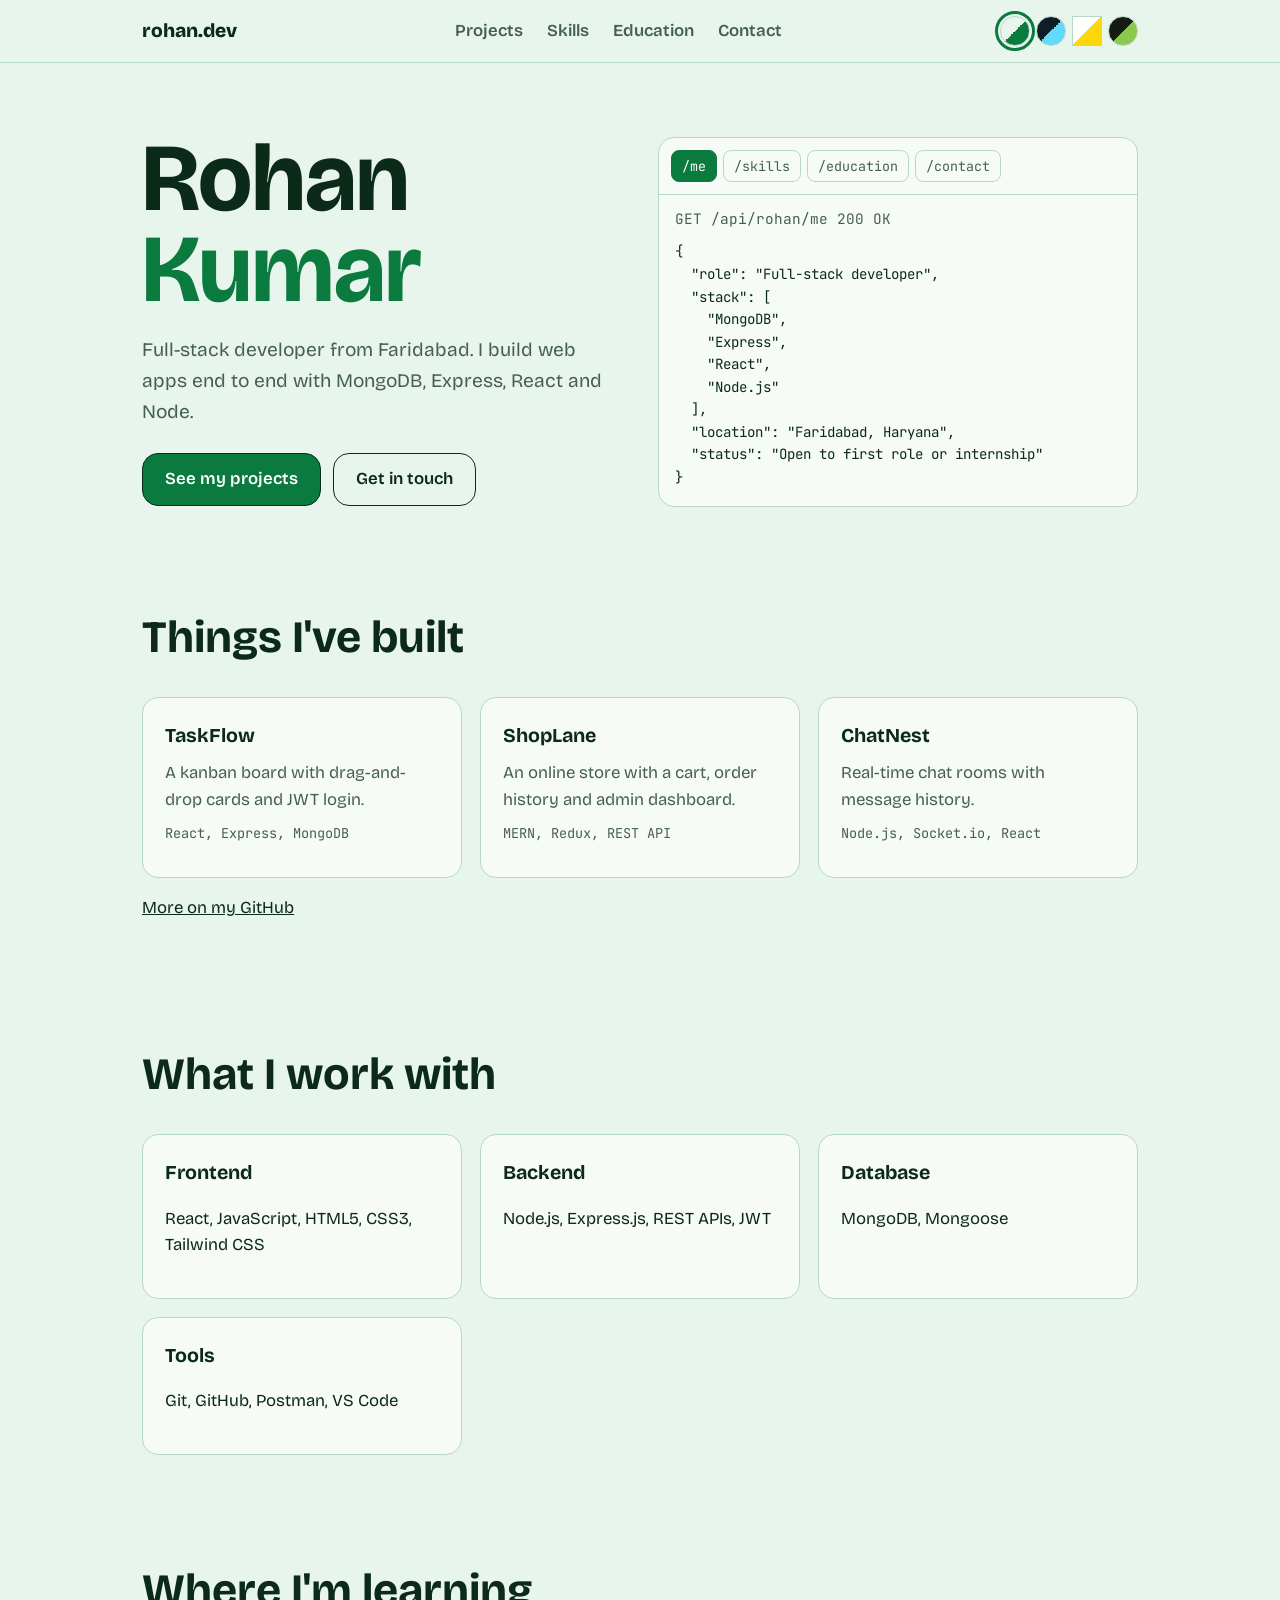
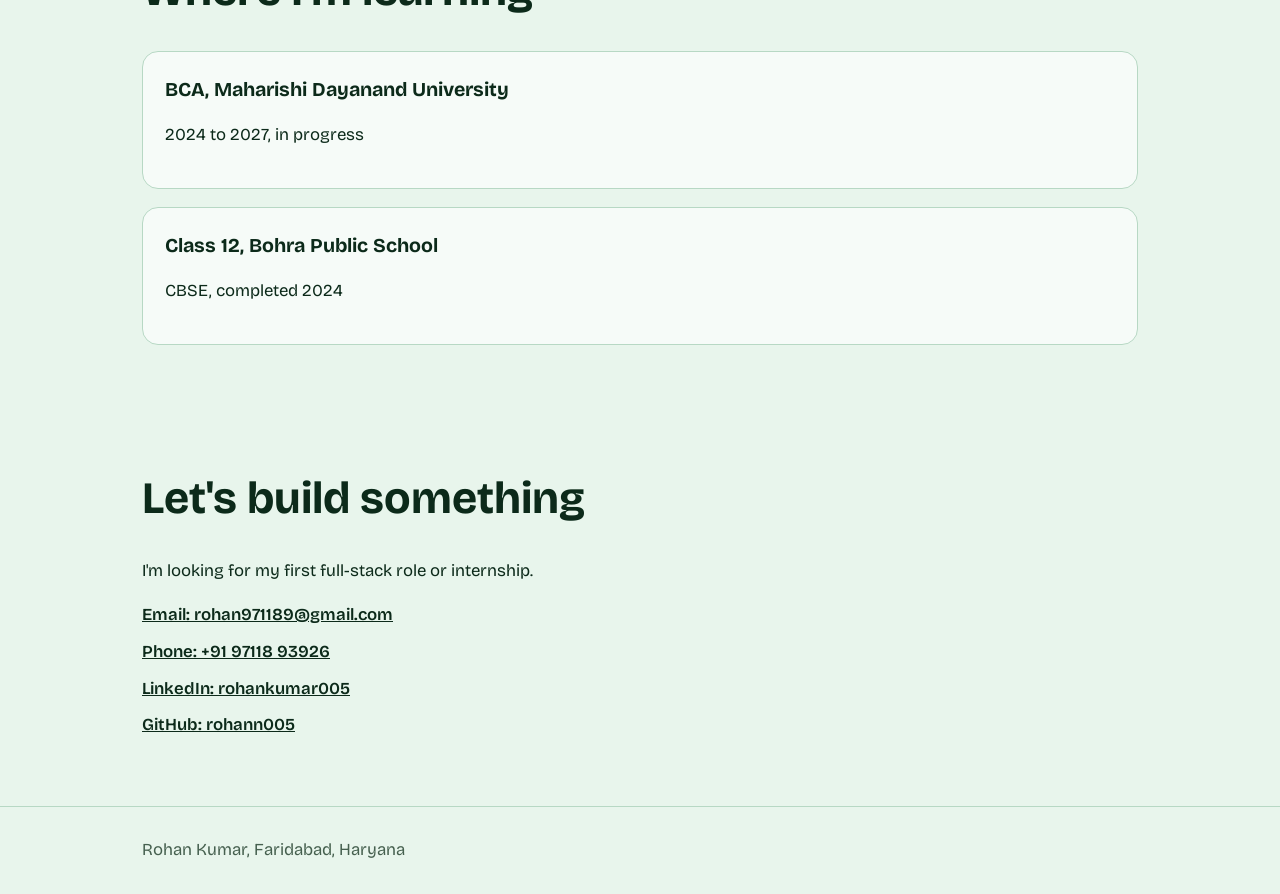
==== rohan-portfolio/rohan-portfolio/index.html @ c5b32ad9 "Creating personal portfolio website" ====
<!DOCTYPE html>
<html lang="en">
<head>
  <meta charset="utf-8">
  <meta name="viewport" content="width=device-width, initial-scale=1">
  <title>Rohan Kumar - Full-Stack Developer</title>

  <!-- Fonts from Google Fonts (needs internet) -->
  <link href="https://fonts.googleapis.com/css2?family=Bricolage+Grotesque:wght@400;600;800&family=JetBrains+Mono&display=swap" rel="stylesheet">

  <!-- All the styling lives in this file -->
  <link rel="stylesheet" href="style.css">
</head>
<body>

  <!-- ========== HEADER: logo, menu, theme buttons ========== -->
  <header>
    <div class="container header-inner">
      <a class="logo" href="#top">rohan.dev</a>

      <nav>
        <a href="#projects">Projects</a>
        <a href="#skills">Skills</a>
        <a href="#education">Education</a>
        <a href="#contact">Contact</a>
      </nav>

      <!-- Click a circle to change the theme. data-theme must match a theme name in style.css -->
      <div class="theme-buttons">
        <button data-theme="mongo"   class="swatch swatch-mongo"   title="Mongo theme"   aria-label="Mongo theme"></button>
        <button data-theme="react"   class="swatch swatch-react"   title="React theme"   aria-label="React theme"></button>
        <button data-theme="express" class="swatch swatch-express" title="Express theme" aria-label="Express theme"></button>
        <button data-theme="node"    class="swatch swatch-node"    title="Node theme"    aria-label="Node theme"></button>
      </div>
    </div>
  </header>

  <main id="top" class="container">

    <!-- ========== HERO: name + interactive profile box ========== -->
    <section class="hero">
      <div>
        <h1>Rohan <span class="last-name">Kumar</span></h1>
        <p class="intro">
          Full-stack developer from Faridabad. I build web apps end to end with
          MongoDB, Express, React and Node.
        </p>
        <a class="button" href="#projects">See my projects</a>
        <a class="button outline" href="#contact">Get in touch</a>
      </div>

      <!-- The box that shows profile data like an API response -->
      <div class="card api-box">
        <div class="api-tabs">
          <button data-endpoint="me">/me</button>
          <button data-endpoint="skills">/skills</button>
          <button data-endpoint="education">/education</button>
          <button data-endpoint="contact">/contact</button>
        </div>
        <p id="api-url"></p>
        <pre id="api-output"></pre>
      </div>
    </section>

    <!-- ========== PROJECTS ========== -->
    <section id="projects">
      <h2>Things I've built</h2>
      <div class="grid">

        <!-- Copy one <article> block to add another project -->
        <article class="card project">
          <h3>TaskFlow</h3>
          <p>A kanban board with drag-and-drop cards and JWT login.</p>
          <p class="tags">React, Express, MongoDB</p>
        </article>

        <article class="card project">
          <h3>ShopLane</h3>
          <p>An online store with a cart, order history and admin dashboard.</p>
          <p class="tags">MERN, Redux, REST API</p>
        </article>

        <article class="card project">
          <h3>ChatNest</h3>
          <p>Real-time chat rooms with message history.</p>
          <p class="tags">Node.js, Socket.io, React</p>
        </article>

      </div>
      <p><a href="https://github.com/rohann005" target="_blank">More on my GitHub</a></p>
    </section>

    <!-- ========== SKILLS ========== -->
    <section id="skills">
      <h2>What I work with</h2>
      <div class="grid">
        <div class="card"><h3>Frontend</h3><p>React, JavaScript, HTML5, CSS3, Tailwind CSS</p></div>
        <div class="card"><h3>Backend</h3><p>Node.js, Express.js, REST APIs, JWT</p></div>
        <div class="card"><h3>Database</h3><p>MongoDB, Mongoose</p></div>
        <div class="card"><h3>Tools</h3><p>Git, GitHub, Postman, VS Code</p></div>
      </div>
    </section>

    <!-- ========== EDUCATION ========== -->
    <section id="education">
      <h2>Where I'm learning</h2>
      <div class="card">
        <h3>BCA, Maharishi Dayanand University</h3>
        <p>2024 to 2027, in progress</p>
      </div>
      <div class="card">
        <h3>Class 12, Bohra Public School</h3>
        <p>CBSE, completed 2024</p>
      </div>
    </section>

    <!-- ========== CONTACT ========== -->
    <section id="contact">
      <h2>Let's build something</h2>
      <p>I'm looking for my first full-stack role or internship.</p>
      <ul class="contact-list">
        <li><a href="mailto:rohan971189@gmail.com">Email: rohan971189@gmail.com</a></li>
        <li><a href="tel:+919711893926">Phone: +91 97118 93926</a></li>
        <li><a href="https://www.linkedin.com/in/rohankumar005" target="_blank">LinkedIn: rohankumar005</a></li>
        <li><a href="https://github.com/rohann005" target="_blank">GitHub: rohann005</a></li>
      </ul>
    </section>

  </main>

  <footer>
    <div class="container">Rohan Kumar, Faridabad, Haryana</div>
  </footer>

  <!-- All the behaviour (themes + profile box) lives in this file -->
  <script src="script.js"></script>
</body>
</html>
---- rohan-portfolio/rohan-portfolio/style.css ----
/* =====================================================
   1. THEMES
   Each theme is just a set of colour variables.
   The page uses var(--name) everywhere, so changing
   the data-theme attribute on <html> changes everything.
   ===================================================== */

/* Default theme: Mongo (light green) */
:root {
  --bg: #e8f5ec;        /* page background */
  --card: #f6fbf8;      /* card background */
  --text: #0c2a1a;      /* main text */
  --muted: #46604f;     /* softer text */
  --accent: #0a7a3e;    /* buttons and highlights */
  --on-accent: #ffffff; /* text on top of accent */
  --line: #b7d8c4;      /* borders */
  --radius: 16px;       /* corner roundness */
  --border: 1px;        /* border thickness */
  --shadow: none;       /* card shadow */
}

/* React theme (dark cyan) */
:root[data-theme="react"] {
  --bg: #0d1e27;
  --card: #12303d;
  --text: #e4f6fc;
  --muted: #8db5c4;
  --accent: #61dafb;
  --on-accent: #06242e;
  --line: #1f4757;
}

/* Express theme (bold yellow, square corners, hard shadows) */
:root[data-theme="express"] {
  --bg: #ffffff;
  --card: #ffffff;
  --text: #111111;
  --muted: #444444;
  --accent: #ffd60a;
  --on-accent: #111111;
  --line: #111111;
  --radius: 0px;
  --border: 2px;
  --shadow: 5px 5px 0 #111111;
}

/* Node theme (dark green) */
:root[data-theme="node"] {
  --bg: #141b13;
  --card: #1d281b;
  --text: #eaf4e4;
  --muted: #9bb394;
  --accent: #8cc84b;
  --on-accent: #10190c;
  --line: #33452f;
}

/* =====================================================
   2. BASIC PAGE STYLES
   ===================================================== */
* {
  box-sizing: border-box;
}

html {
  scroll-behavior: smooth;
  scroll-padding-top: 80px; /* keeps headings visible under the sticky header */
}

body {
  margin: 0;
  background: var(--bg);
  color: var(--text);
  font-family: "Bricolage Grotesque", system-ui, sans-serif;
  font-size: 1.05rem;
  line-height: 1.6;
  transition: background 0.3s, color 0.3s;
}

a {
  color: inherit;
}

/* Visible outline when using the keyboard */
:focus-visible {
  outline: 3px solid var(--accent);
  outline-offset: 3px;
}

/* Keeps content centred and not too wide */
.container {
  max-width: 1040px;
  margin: 0 auto;
  padding: 0 22px;
}

section {
  padding: 50px 0;
}

h2 {
  font-size: clamp(1.9rem, 4vw, 2.8rem);
  margin: 0 0 24px;
}

h3 {
  margin: 0 0 8px;
}

/* =====================================================
   3. HEADER
   ===================================================== */
header {
  position: sticky;
  top: 0;
  background: var(--bg);
  border-bottom: var(--border) solid var(--line);
  z-index: 10;
}

.header-inner {
  display: flex;
  align-items: center;
  justify-content: space-between;
  height: 62px;
}

.logo {
  font-weight: 800;
  font-size: 1.2rem;
  text-decoration: none;
}

nav a {
  margin: 0 10px;
  color: var(--muted);
  text-decoration: none;
  font-weight: 600;
}

nav a:hover {
  color: var(--text);
}

/* Theme circles */
.theme-buttons {
  display: flex;
  gap: 6px;
}

.swatch {
  width: 30px;
  height: 30px;
  border-radius: 50%;
  border: 1px solid var(--line);
  cursor: pointer;
}

/* The currently selected theme gets an outline (class added by script.js) */
.swatch.active {
  outline: 3px solid var(--accent);
  outline-offset: 2px;
}

/* Each circle shows its theme's background + accent colour */
.swatch-mongo   { background: linear-gradient(135deg, #e8f5ec 50%, #0a7a3e 50%); }
.swatch-react   { background: linear-gradient(135deg, #0d1e27 50%, #61dafb 50%); }
.swatch-express { background: linear-gradient(135deg, #ffffff 50%, #ffd60a 50%); border-radius: 0; }
.swatch-node    { background: linear-gradient(135deg, #141b13 50%, #8cc84b 50%); }

/* =====================================================
   4. HERO
   ===================================================== */
.hero {
  display: grid;
  grid-template-columns: 1fr 1fr; /* two columns: text + profile box */
  gap: 36px;
  align-items: center;
  padding: 70px 0 40px;
}

h1 {
  font-size: clamp(3.2rem, 9vw, 6rem);
  line-height: 0.95;
  margin: 0 0 20px;
}

.last-name {
  display: block;
  color: var(--accent);
}

/* In the Express theme the accent (yellow) is too light for text, so use a highlight */
:root[data-theme="express"] .last-name {
  color: var(--text);
  background: var(--accent);
  display: inline-block;
  padding: 0 0.12em;
}

.intro {
  color: var(--muted);
  font-size: 1.2rem;
  max-width: 32rem;
}

/* =====================================================
   5. BUTTONS AND CARDS
   ===================================================== */
.button {
  display: inline-block;
  padding: 12px 22px;
  margin: 6px 8px 6px 0;
  background: var(--accent);
  color: var(--on-accent);
  border: var(--border) solid var(--text);
  border-radius: var(--radius);
  box-shadow: var(--shadow);
  font-weight: 600;
  text-decoration: none;
}

.button.outline {
  background: transparent;
  color: var(--text);
}

.card {
  background: var(--card);
  border: var(--border) solid var(--line);
  border-radius: var(--radius);
  box-shadow: var(--shadow);
  padding: 22px;
  margin-bottom: 18px;
}

/* Responsive grid: as many columns as fit */
.grid {
  display: grid;
  grid-template-columns: repeat(auto-fit, minmax(240px, 1fr));
  gap: 18px;
}

.grid .card {
  margin-bottom: 0;
}

.project p {
  margin: 0 0 10px;
  color: var(--muted);
}

.tags {
  font-family: "JetBrains Mono", monospace;
  font-size: 0.85rem;
}

/* =====================================================
   6. PROFILE BOX (the fake API response)
   ===================================================== */
.api-box {
  padding: 0;
  overflow: hidden;
  margin: 0;
}

.api-tabs {
  display: flex;
  flex-wrap: wrap;
  gap: 6px;
  padding: 12px;
  border-bottom: var(--border) solid var(--line);
}

.api-tabs button {
  font-family: "JetBrains Mono", monospace;
  padding: 6px 10px;
  background: transparent;
  color: var(--muted);
  border: var(--border) solid var(--line);
  border-radius: 8px;
  cursor: pointer;
}

/* The selected tab (class added by script.js) */
.api-tabs button.active {
  background: var(--accent);
  color: var(--on-accent);
  border-color: var(--accent);
}

#api-url {
  margin: 0;
  padding: 12px 16px 0;
  font-family: "JetBrains Mono", monospace;
  font-size: 0.9rem;
  color: var(--muted);
}

#api-output {
  margin: 0;
  padding: 10px 16px 18px;
  min-height: 250px;
  font-family: "JetBrains Mono", monospace;
  font-size: 0.88rem;
  white-space: pre-wrap;
}

/* =====================================================
   7. CONTACT + FOOTER
   ===================================================== */
.contact-list {
  list-style: none;
  padding: 0;
}

.contact-list li {
  margin-bottom: 10px;
}

.contact-list a {
  font-weight: 600;
}

footer {
  padding: 30px 0;
  color: var(--muted);
  border-top: var(--border) solid var(--line);
}

/* =====================================================
   8. SMALL SCREENS (phones)
   ===================================================== */
@media (max-width: 820px) {
  .hero {
    grid-template-columns: 1fr; /* stack into one column */
    padding-top: 40px;
  }

  nav {
    display: none; /* hide the menu to save space */
  }
}

/* Respect people who turn off animations in their system settings */
@media (prefers-reduced-motion: reduce) {
  * {
    transition: none !important;
    scroll-behavior: auto !important;
  }
}
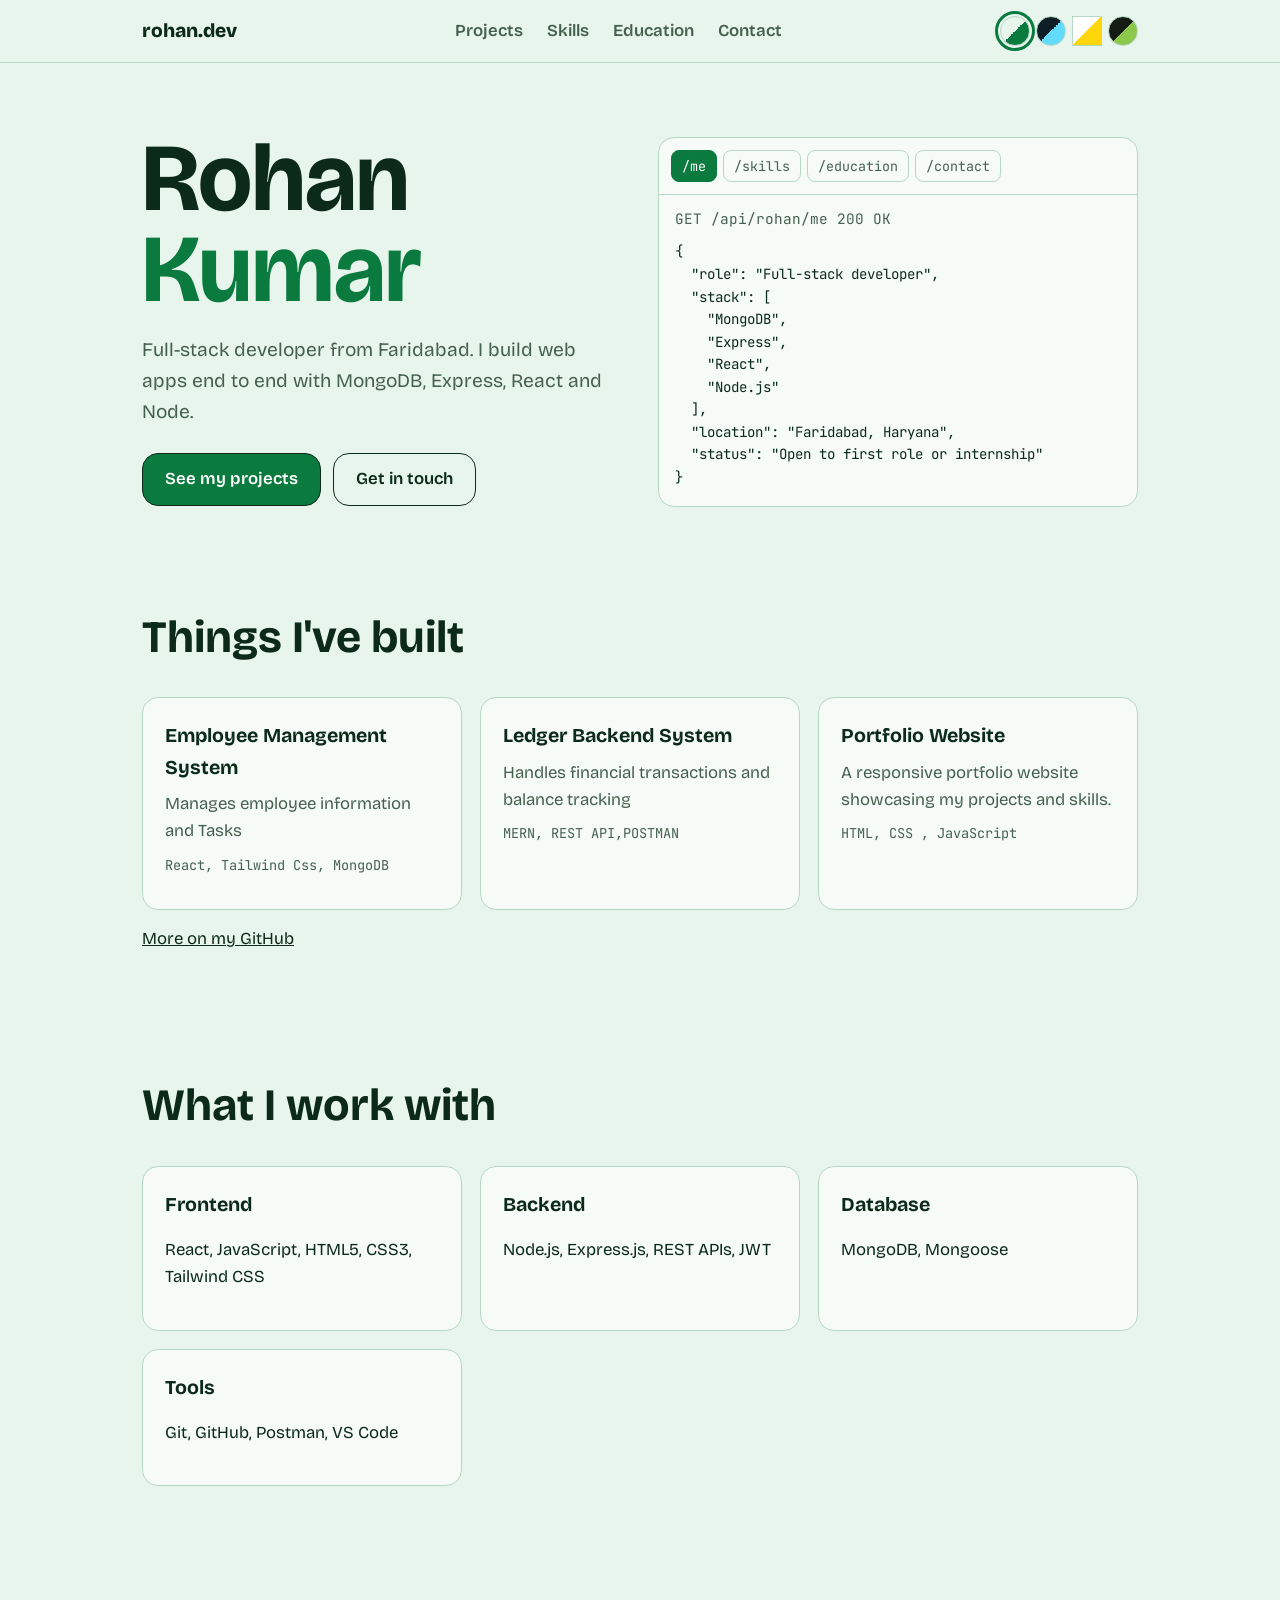
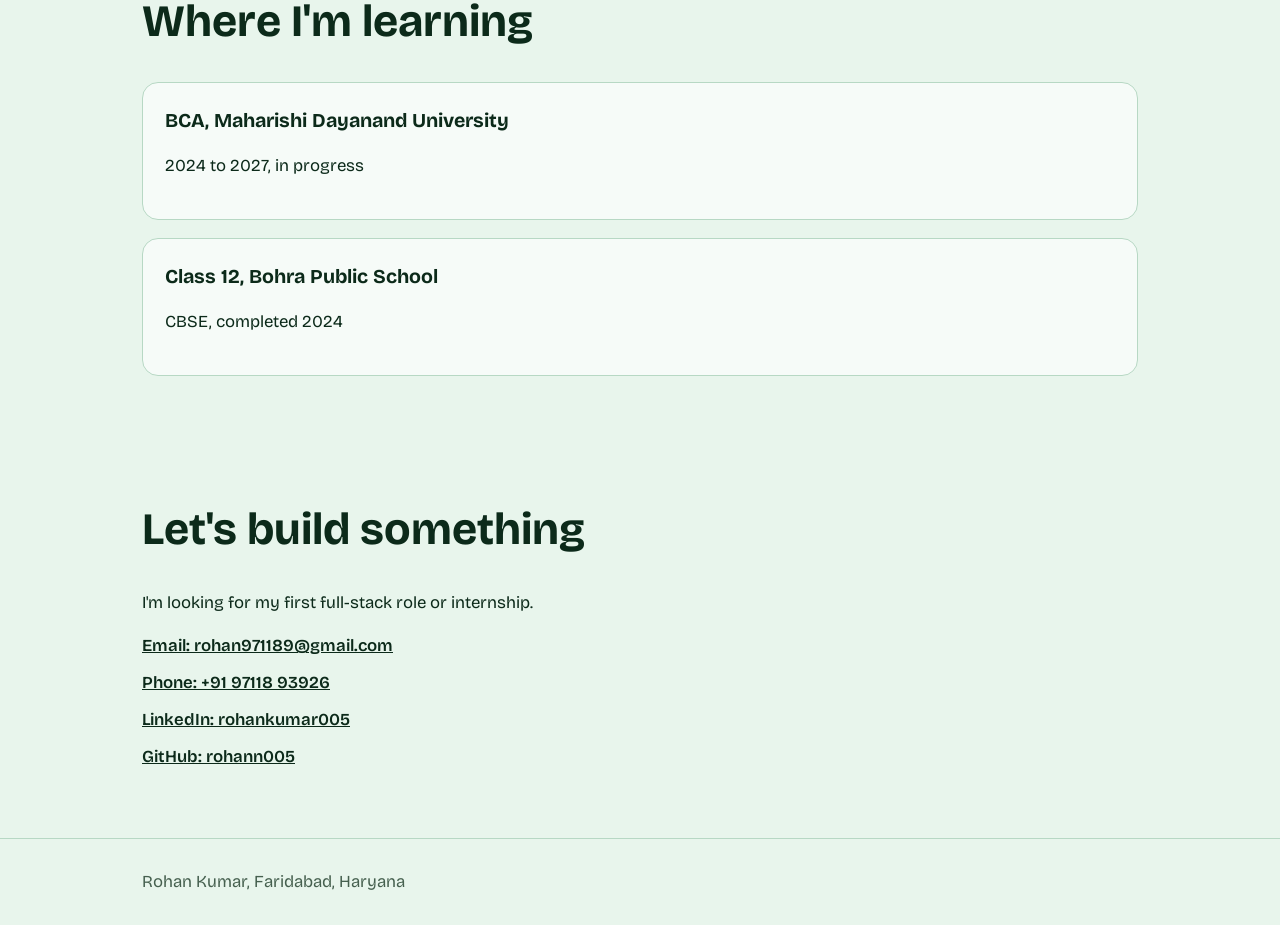
==== commit df1be4de: "add project details" ====
--- a/rohan-portfolio/rohan-portfolio/index.html
+++ b/rohan-portfolio/rohan-portfolio/index.html
@@ -69,21 +69,21 @@
 
         <!-- Copy one <article> block to add another project -->
         <article class="card project">
-          <h3>TaskFlow</h3>
-          <p>A kanban board with drag-and-drop cards and JWT login.</p>
-          <p class="tags">React, Express, MongoDB</p>
+          <h3>Employee Management System</h3>
+          <p>Manages employee information and Tasks </p>
+          <p class="tags">React, Tailwind Css, MongoDB</p>
         </article>
 
         <article class="card project">
-          <h3>ShopLane</h3>
-          <p>An online store with a cart, order history and admin dashboard.</p>
-          <p class="tags">MERN, Redux, REST API</p>
+          <h3>Ledger Backend System</h3>
+          <p>Handles financial transactions and balance tracking</p>
+          <p class="tags">MERN, REST API,POSTMAN</p>
         </article>
 
         <article class="card project">
-          <h3>ChatNest</h3>
-          <p>Real-time chat rooms with message history.</p>
-          <p class="tags">Node.js, Socket.io, React</p>
+          <h3>Portfolio Website </h3>
+          <p>A responsive portfolio website showcasing my projects and skills.</p>
+          <p class="tags">HTML, CSS , JavaScript</p>
         </article>
 
       </div>
